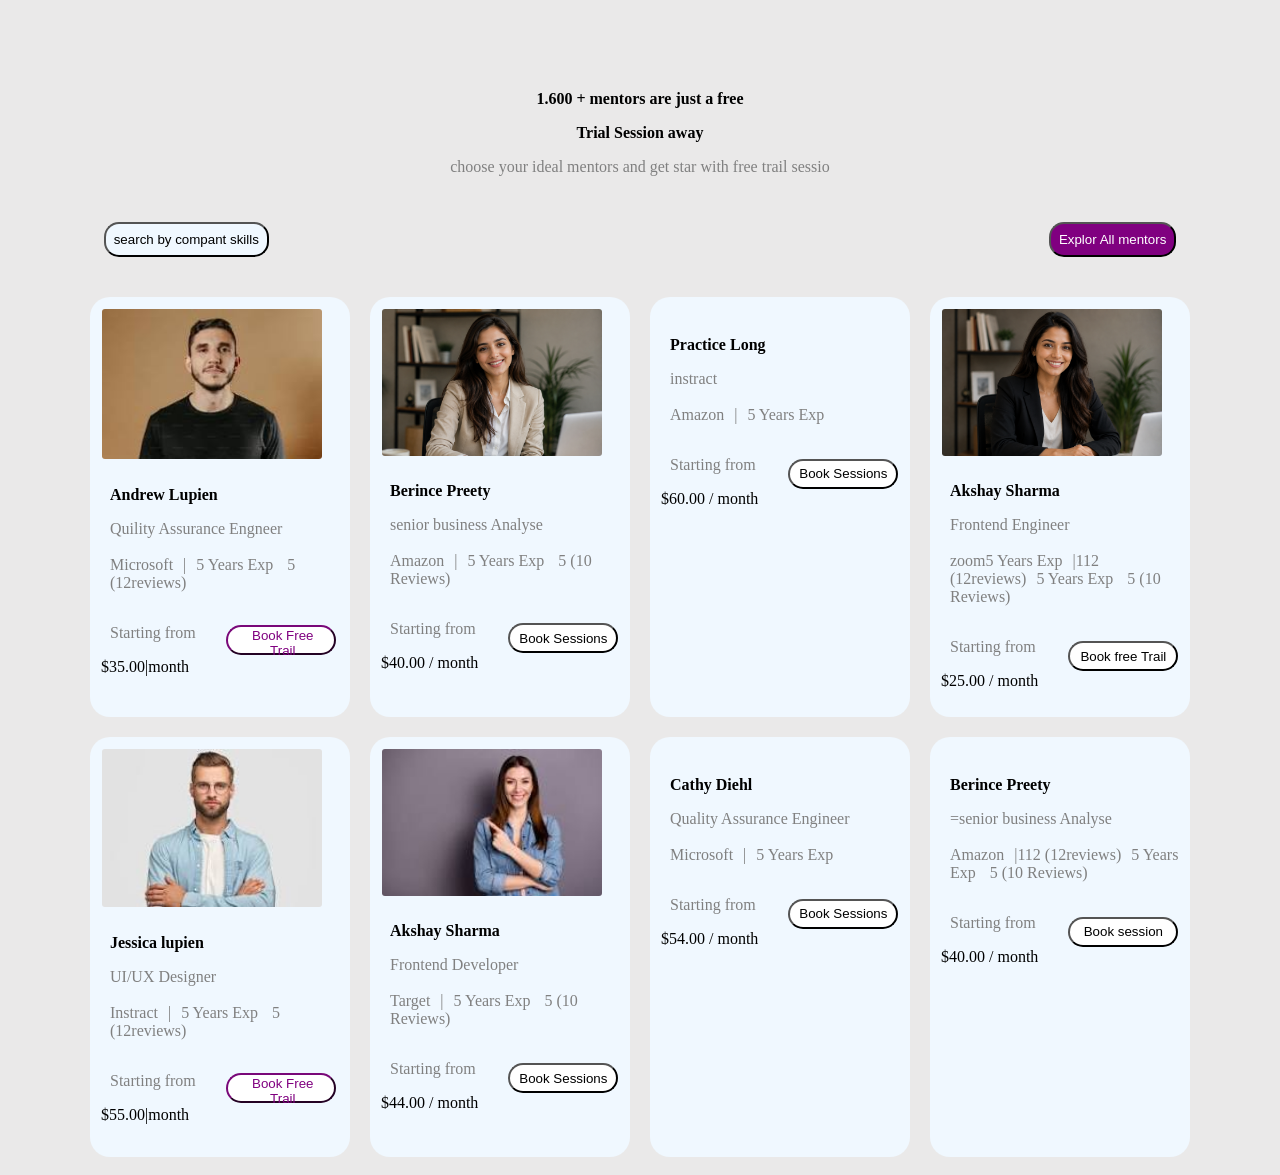
==== index.html @ 93d7d339 "first commit" ====
<!DOCTYPE html>
<html lang="en">
<head>
    <meta charset="UTF-8">
    <meta name="viewport" content="width=s, initial-scale=1.0">
    <title>Document</title>
    <link rel="stylesheet" href="style.css">
</head>
<body>
    

<div class="strong">
    <p><strong>1.600 + mentors are just a free </strong></p>
    <p><strong>Trial Session away</strong></p>
    <p id="gray">choose your ideal mentors and get star with free trail sessio</p>

    </div>

   <div class="btns">
     <button class="btn">search by compant skills</button>
     <button class="all">Explor All mentors</button>
   </div>


<div class="cards">
    <div class="card">
<img class="img" src="[data-uri]" alt="">
    
<h1>Andrew Lupien</h1>
<p>Quility Assurance Engneer <br><br><span>Microsoft</span><span id="span">|</span><span id="span">5 Years Exp</span> <span id="span">5 (12reviews)</span></p>
<div class="start">
<div class="price">
    <p>Starting from</p>
  <span>$35.00|month</span>
</div>
<div>
<button class="book">Book Free Trail</button>

</div>

</div>

</div>














    <div class="card">
<img class="img" src="251254e2-e88c-49c7-a5bc-40b6400d90fd.png" alt="">
<h1>Berince Preety</h1>
<p>senior business Analyse <br><br><span>Amazon</span><span id="span">|</span><span id="span">5 Years Exp</span> <span id="span">5 (10 Reviews)</span></p>
<div class="start">
<div class="price">
    <p>Starting from</p>
  <span>$40.00 / month</span>
</div>
<div>
<button class="books">Book Sessions</button>

</div>

</div>

</div>







    <div class="card">
<img class="img" src="https://encrypted-tbn0.gstatic.com/images?q=tbn:ANd9GcRt4XUQraeByV2_L0t_S93rN0dAZgRDR67kF78mzRcWYlw95v0hooPOPhA&s" alt="">
    
<h1>Practice Long</h1>
<p>instract <br><br><span>Amazon</span><span id="span">|</span><span id="span">5 Years Exp</span> <span id="span"4.5(12reviews)</span></p>
<div class="start">
<div class="price">
    <p>Starting from</p>
  <span>$60.00 / month</span>
</div>
<div>
<button class="books">Book Sessions</button>

</div>

</div>

</div>








    <div class="card">
<img class="img" src="4c3b7fc4-2c7d-487b-ae40-d5fc92e412b8.png" alt="">
<h1>Akshay Sharma</h1>
<p>Frontend Engineer <br><br><span>zoom5 Years Exp</span><span id="span">|112 (12reviews)</span><span id="span">5 Years Exp</span> <span id="span">5 (10 Reviews)</span></p>
<div class="start">
<div class="price">
    <p>Starting from</p>
  <span>$25.00 / month</span>
</div>
<div>
<button class="books">Book free Trail</button>

</div>

</div>

</div>


</div>




<div class="cards">
    <div class="card">
<img class="img" src="download.jpg" alt="">
    
<h1>Jessica lupien</h1>
<p>UI/UX Designer<br><br><span>Instract</span><span id="span">|</span><span id="span">5 Years Exp</span> <span id="span">5 (12reviews)</span></p>
<div class="start">
<div class="price">
    <p>Starting from</p>
  <span>$55.00|month</span>
</div>
<div>
<button class="book">Book Free Trail</button>

</div>

</div>

</div>














    <div class="card">
<img class="img" src="images.jpg" alt="">
<h1>Akshay Sharma</h1>
<p>Frontend Developer <br><br><span>Target</span><span id="span">|</span><span id="span">5 Years Exp</span> <span id="span">5 (10 Reviews)</span></p>
<div class="start">
<div class="price">
    <p>Starting from</p>
  <span>$44.00 / month</span>
</div>
<div>
<button class="books">Book Sessions</button>

</div>

</div>

</div>







    <div class="card">
<img class="img" src="https://encrypted-tbn0.gstatic.com/images?q=tbn:ANd9GcRt4XUQraeByV2_L0t_S93rN0dAZgRDR67kF78mzRcWYlw95v0hooPOPhA&s" alt="">
    
<h1>Cathy Diehl</h1>
<p>Quality Assurance Engineer <br><br><span>Microsoft</span><span id="span">|</span><span id="span">5 Years Exp</span> <span id="span"4.5(12reviews)</span></p>
<div class="start">
<div class="price">
    <p>Starting from</p>
  <span>$54.00 / month</span>
</div>
<div>
<button class="books">Book Sessions</button>

</div>

</div>

</div>








    <div class="card">
<img class="img" src="https://encrypted-tbn0.gstatic.com/images?q=tbn:ANd9GcQ_-I_7nGu4PyYf4-UPdfZntdU1HArv2A3rCTuYLHwT6U6Ah-3dTTTeMS8&s" alt="">
<h1>Berince Preety</h1>
<p>=senior business Analyse <br><br><span>Amazon</span><span id="span">|112 (12reviews)</span><span id="span">5 Years Exp</span> <span id="span">5 (10 Reviews)</span></p>
<div class="start">
<div class="price">
    <p>Starting from</p>
  <span>$40.00 / month</span>
</div>
<div>
<button class="books">Book session</button>

</div>

</div>

</div>


</div>








</body>
</html>
---- style.css ----
body {
    background-color: rgb(234, 233, 233);
}
.strong{
    text-align: center;
    margin-top: 90px;
      
}

#gray{
    color: gray;
}
.btn{
    background-color: aliceblue;
    color: black;
    border-radius: 15px;
    justify-content: flex-start;
    margin: 30px;
    padding: 8px;
    text-align: center;
    border-color: black;
}

.all{
    background-color: purple;
    color: white;
    border-radius: 15px;
    border-color: black;
    padding:8px ;
    margin: 30px;
}
.btns{
    display: flex;
    gap: 720px;
    justify-content: center;
align-items: center;
}

.cards{
    width: 100%;
    height: auto;
    display: flex;
    justify-content: center;
align-items: center;
   
}
.card{
    width: 260px;
    height: 420px;
    background-color: aliceblue;
margin-left: 33px;
border-radius: 20px;
margin: 10px;
justify-content: center;
align-items: center;

}
.img{
    width: 220px;
  padding-top: 5px;
 
  padding: 12px 12px;
  border-radius: 15px;

}
.card h1{ 
    font-size: 16px;
 padding-left: 20px;

}
.card p{
   padding-left: 20px;
      color: gray;
}
#span {
    padding-left: 10px;
}
 .price p{
   color: gray;
  
}
 .price span{

    color: black;
   padding-left: 11px;
   
}
.start{
    display: flex;
    gap: 30px;
    padding-bottom: 10px;
    align-items: center;
    
}
.book{
   
   
     margin-right: 2px;
   
      width: 110px;
    height: 30px;
    border-radius: 20px;
    border-color: rgb(121, 8, 121);
  border-left-color:  rgb(121, 8, 121);
  border-bottom-color:rgb(121, 8, 121) ;
  border-right-color: rgb(121, 8, 121);
background-color: white;
    color: purple;
     padding-left: 10px;
  
}

.books{
   margin-right: 2px;
   
      width: 110px;
    height: 30px;
    border-radius: 20px;
   background: white;
    color: black;
    border-color: black;

  border-left-color: black;
  border-bottom-color:black ;
  border-right-color: black;
}
.img2{
      padding-top: 5px;
  width: 60%;
  height: 60;
  padding: 12px 12px;
  border-radius: 15px;
  margin: 15px;
}

.cardss {
    width: 100%;
    height: auto;
    display: flex;

   
}
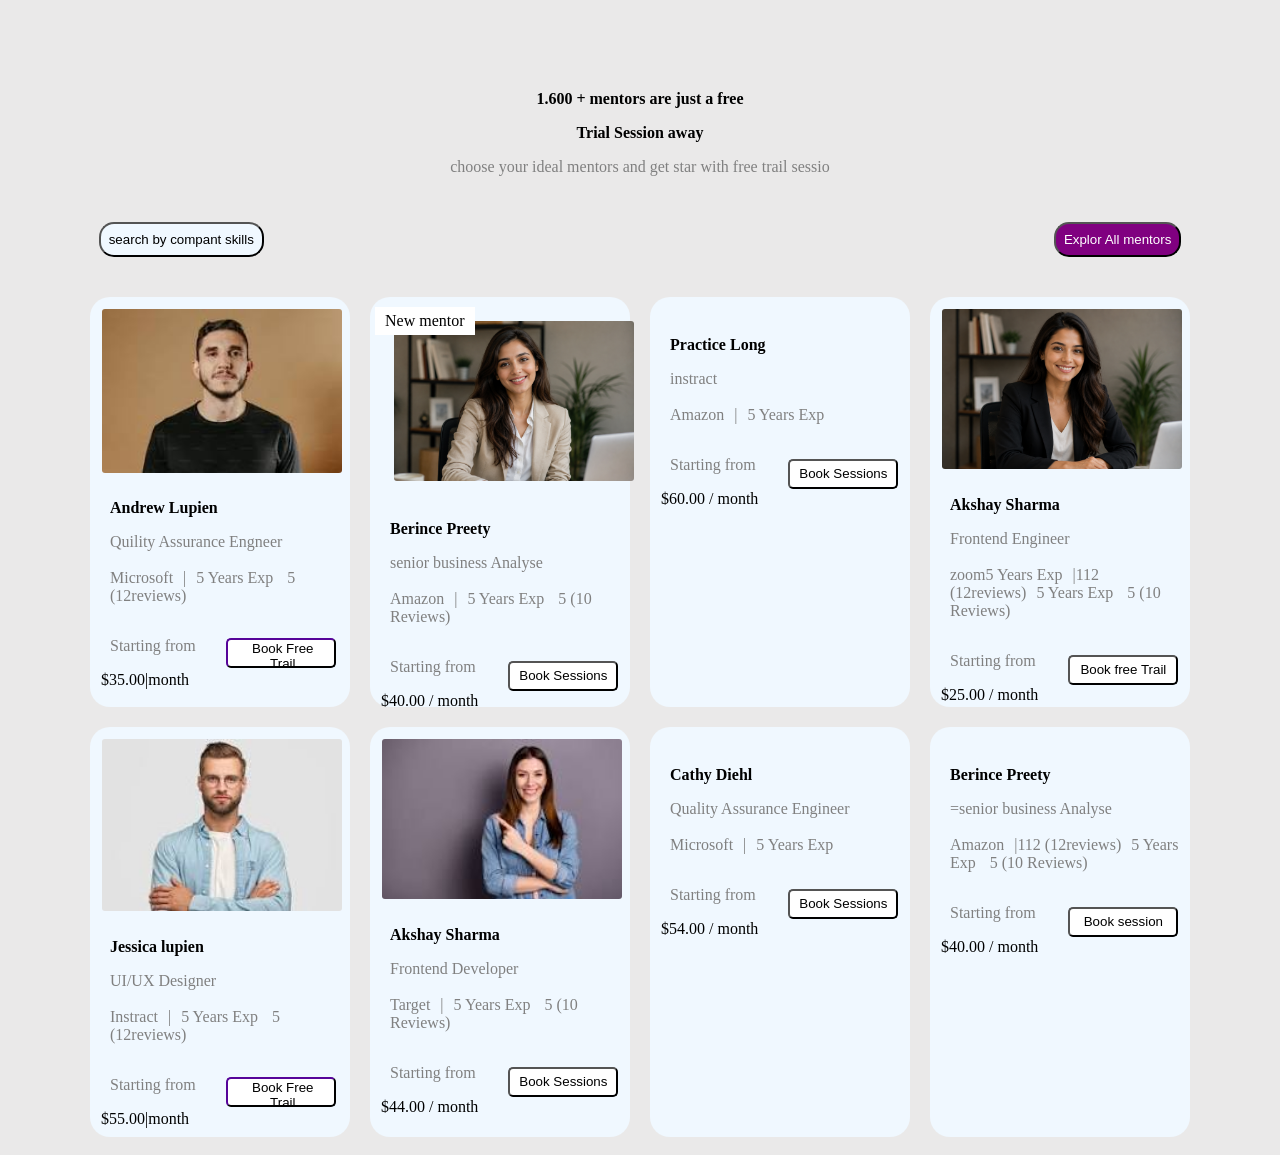
==== commit d18716c7: "this is new" ====
--- a/index.html
+++ b/index.html
@@ -56,7 +56,10 @@
 
 
     <div class="card">
+      <div class="img">
 <img class="img" src="251254e2-e88c-49c7-a5bc-40b6400d90fd.png" alt="">
+<span>New mentor</span>
+</div>
 <h1>Berince Preety</h1>
 <p>senior business Analyse <br><br><span>Amazon</span><span id="span">|</span><span id="span">5 Years Exp</span> <span id="span">5 (10 Reviews)</span></p>
 <div class="start">
--- a/style.css
+++ b/style.css
@@ -31,7 +31,7 @@
 }
 .btns{
     display: flex;
-    gap: 720px;
+    gap: 730px;
     justify-content: center;
 align-items: center;
 }
@@ -46,7 +46,7 @@
 }
 .card{
     width: 260px;
-    height: 420px;
+    height: 410px;
     background-color: aliceblue;
 margin-left: 33px;
 border-radius: 20px;
@@ -56,9 +56,9 @@
 
 }
 .img{
-    width: 220px;
+    width: 240px;
   padding-top: 5px;
- 
+ height: ;
   padding: 12px 12px;
   border-radius: 15px;
 
@@ -71,6 +71,7 @@
 .card p{
    padding-left: 20px;
       color: gray;
+      font-size: 16px;
 }
 #span {
     padding-left: 10px;
@@ -99,13 +100,11 @@
    
       width: 110px;
     height: 30px;
-    border-radius: 20px;
-    border-color: rgb(121, 8, 121);
-  border-left-color:  rgb(121, 8, 121);
-  border-bottom-color:rgb(121, 8, 121) ;
-  border-right-color: rgb(121, 8, 121);
+    border-radius: 5px;
+    border-color: rgb(39, 2, 69);
+ 
 background-color: white;
-    color: purple;
+    
      padding-left: 10px;
   
 }
@@ -115,7 +114,7 @@
    
       width: 110px;
     height: 30px;
-    border-radius: 20px;
+    border-radius: 5px;
    background: white;
     color: black;
     border-color: black;
@@ -139,4 +138,20 @@
     display: flex;
 
    
+}
+
+.img {
+     position: relative;
+display: inline-block;
+}
+.img img{
+   
+    display: block;
+}
+.img span{
+    position: absolute;
+    top: 10px;
+    left: 5px;
+    background-color: white;
+    padding: 5px 10px;
 }
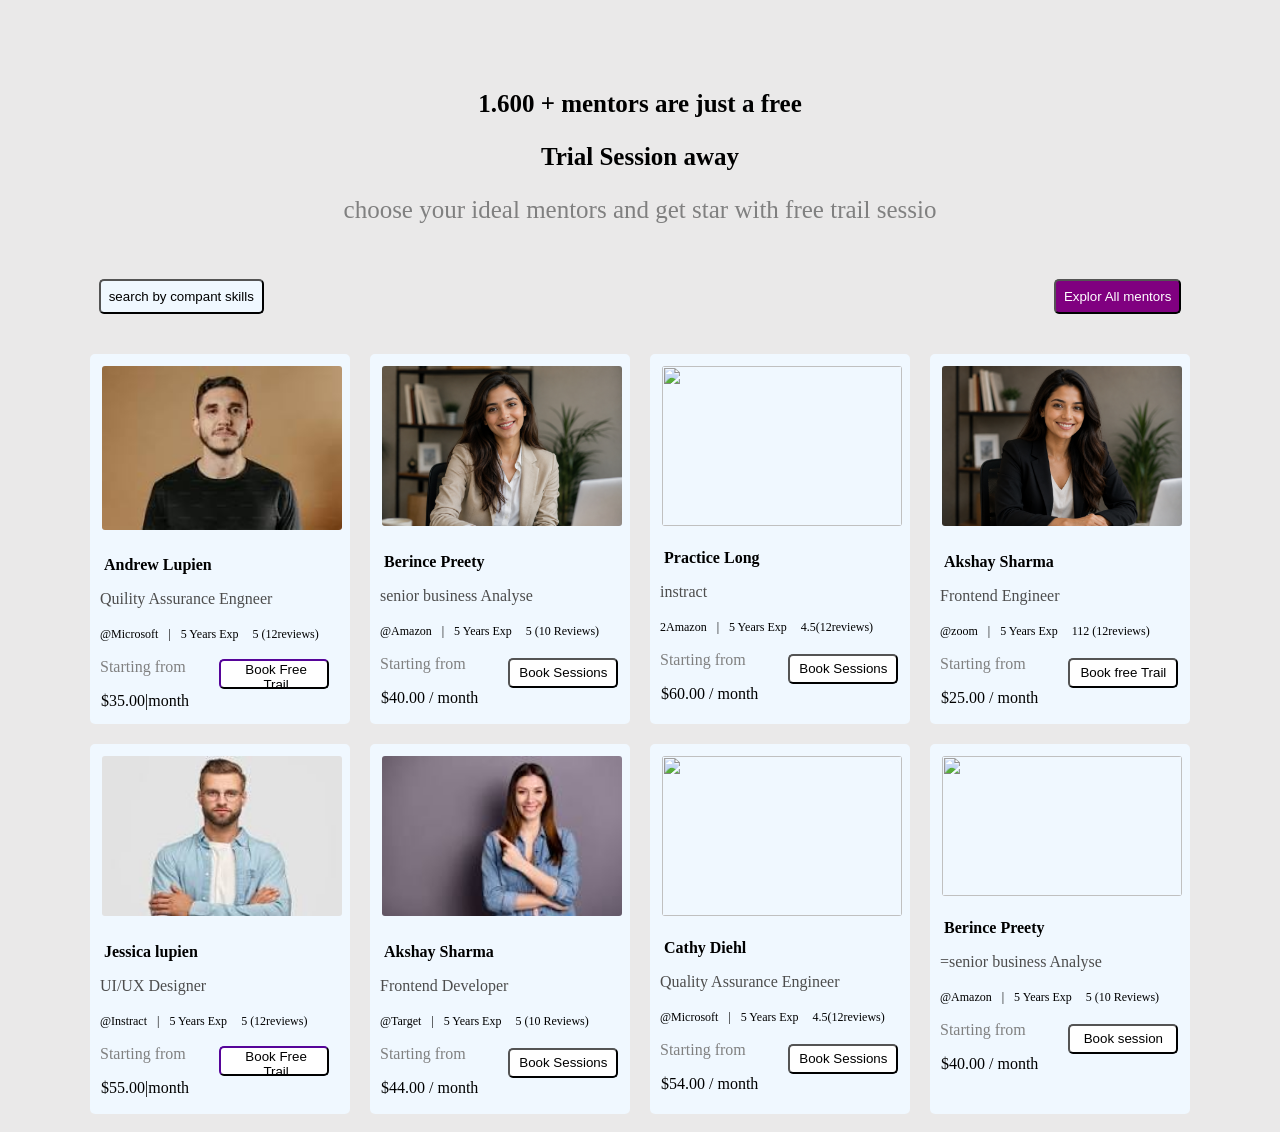
==== commit 8fce963c: "update html and css" ====
--- a/index.html
+++ b/index.html
@@ -25,9 +25,10 @@
 <div class="cards">
     <div class="card">
 <img class="img" src="[data-uri]" alt="">
-    
+   <div> 
 <h1>Andrew Lupien</h1>
-<p>Quility Assurance Engneer <br><br><span>Microsoft</span><span id="span">|</span><span id="span">5 Years Exp</span> <span id="span">5 (12reviews)</span></p>
+<p>Quility Assurance Engneer</p>
+ <span id="span"> @Microsoft</span><span id="span">|</span><span id="span">5 Years Exp</span> <span id="span">5 (12reviews)</span></div>
 <div class="start">
 <div class="price">
     <p>Starting from</p>
@@ -56,12 +57,13 @@
 
 
     <div class="card">
-      <div class="img">
+      
 <img class="img" src="251254e2-e88c-49c7-a5bc-40b6400d90fd.png" alt="">
-<span>New mentor</span>
-</div>
+
+<div>
 <h1>Berince Preety</h1>
-<p>senior business Analyse <br><br><span>Amazon</span><span id="span">|</span><span id="span">5 Years Exp</span> <span id="span">5 (10 Reviews)</span></p>
+<p>senior business Analyse </p>
+<span id="span"> @Amazon</span><span id="span">|</span><span id="span">5 Years Exp</span> <span id="span">5 (10 Reviews)</span></div>
 <div class="start">
 <div class="price">
     <p>Starting from</p>
@@ -83,10 +85,11 @@
 
 
     <div class="card">
-<img class="img" src="https://encrypted-tbn0.gstatic.com/images?q=tbn:ANd9GcRt4XUQraeByV2_L0t_S93rN0dAZgRDR67kF78mzRcWYlw95v0hooPOPhA&s" alt="">
-    
+<img class="img" src="https://encrypted-tbn0.gstatic.com/images?q=tbn:ANd9GcRt4XUQraeByV2_L0t_S93rN0dAZgRDR67kF78mzRcWYlw95v0hooPOPhA&s" alt="" height="160px">
+   <div> 
 <h1>Practice Long</h1>
-<p>instract <br><br><span>Amazon</span><span id="span">|</span><span id="span">5 Years Exp</span> <span id="span"4.5(12reviews)</span></p>
+<p>instract </p>
+<span id="span">2Amazon</span><span id="span">|</span><span id="span">5 Years Exp</span> <span id="span">4.5(12reviews)</span></div>
 <div class="start">
 <div class="price">
     <p>Starting from</p>
@@ -109,9 +112,11 @@
 
 
     <div class="card">
-<img class="img" src="4c3b7fc4-2c7d-487b-ae40-d5fc92e412b8.png" alt="">
+<img class="img" src="4c3b7fc4-2c7d-487b-ae40-d5fc92e412b8.png" alt="" height="160px">
+<div>
 <h1>Akshay Sharma</h1>
-<p>Frontend Engineer <br><br><span>zoom5 Years Exp</span><span id="span">|112 (12reviews)</span><span id="span">5 Years Exp</span> <span id="span">5 (10 Reviews)</span></p>
+<p>Frontend Engineer </p>
+<span id="span"> @zoom</span><span id="span">|</span><span id="span">5 Years Exp</span> <span id="span">112 (12reviews)</span></div>
 <div class="start">
 <div class="price">
     <p>Starting from</p>
@@ -134,10 +139,11 @@
 
 <div class="cards">
     <div class="card">
-<img class="img" src="download.jpg" alt="">
-    
+<img class="img" src="download.jpg" alt="" height="160px">
+    <div>
 <h1>Jessica lupien</h1>
-<p>UI/UX Designer<br><br><span>Instract</span><span id="span">|</span><span id="span">5 Years Exp</span> <span id="span">5 (12reviews)</span></p>
+<p>UI/UX Designer</p>
+<span id="span">@Instract</span><span id="span">|</span><span id="span">5 Years Exp</span> <span id="span">5 (12reviews)</span></div>
 <div class="start">
 <div class="price">
     <p>Starting from</p>
@@ -166,9 +172,11 @@
 
 
     <div class="card">
-<img class="img" src="images.jpg" alt="">
+<img class="img" src="images.jpg" alt="" height="160px">
+<div>
 <h1>Akshay Sharma</h1>
-<p>Frontend Developer <br><br><span>Target</span><span id="span">|</span><span id="span">5 Years Exp</span> <span id="span">5 (10 Reviews)</span></p>
+<p>Frontend Developer </p>
+<span id="span">@Target</span><span id="span">|</span><span id="span">5 Years Exp</span> <span id="span">5 (10 Reviews)</span></div>
 <div class="start">
 <div class="price">
     <p>Starting from</p>
@@ -190,10 +198,11 @@
 
 
     <div class="card">
-<img class="img" src="https://encrypted-tbn0.gstatic.com/images?q=tbn:ANd9GcRt4XUQraeByV2_L0t_S93rN0dAZgRDR67kF78mzRcWYlw95v0hooPOPhA&s" alt="">
-    
+<img class="img" src="https://encrypted-tbn0.gstatic.com/images?q=tbn:ANd9GcRt4XUQraeByV2_L0t_S93rN0dAZgRDR67kF78mzRcWYlw95v0hooPOPhA&s" alt="" height="160px">
+    <div>
 <h1>Cathy Diehl</h1>
-<p>Quality Assurance Engineer <br><br><span>Microsoft</span><span id="span">|</span><span id="span">5 Years Exp</span> <span id="span"4.5(12reviews)</span></p>
+<p>Quality Assurance Engineer</p>
+ <span id="span">@Microsoft</span><span id="span">|</span><span id="span">5 Years Exp</span> <span id="span">4.5(12reviews)</span></div>
 <div class="start">
 <div class="price">
     <p>Starting from</p>
@@ -216,9 +225,11 @@
 
 
     <div class="card">
-<img class="img" src="https://encrypted-tbn0.gstatic.com/images?q=tbn:ANd9GcQ_-I_7nGu4PyYf4-UPdfZntdU1HArv2A3rCTuYLHwT6U6Ah-3dTTTeMS8&s" alt="">
+<img class="img" src="https://encrypted-tbn0.gstatic.com/images?q=tbn:ANd9GcQ_-I_7nGu4PyYf4-UPdfZntdU1HArv2A3rCTuYLHwT6U6Ah-3dTTTeMS8&s" alt="" height="140px">
+<div>
 <h1>Berince Preety</h1>
-<p>=senior business Analyse <br><br><span>Amazon</span><span id="span">|112 (12reviews)</span><span id="span">5 Years Exp</span> <span id="span">5 (10 Reviews)</span></p>
+<p>=senior business Analyse </p>
+<span id="span">@Amazon</span><span id="span">|</span><span id="span">5 Years Exp</span> <span id="span">5 (10 Reviews)</span></div>
 <div class="start">
 <div class="price">
     <p>Starting from</p>
--- a/style.css
+++ b/style.css
@@ -6,6 +6,9 @@
     margin-top: 90px;
       
 }
+.strong p{
+    font-size: 25px;
+}
 
 #gray{
     color: gray;
@@ -13,7 +16,7 @@
 .btn{
     background-color: aliceblue;
     color: black;
-    border-radius: 15px;
+    border-radius: 5px;
     justify-content: flex-start;
     margin: 30px;
     padding: 8px;
@@ -24,7 +27,7 @@
 .all{
     background-color: purple;
     color: white;
-    border-radius: 15px;
+    border-radius: 5px;
     border-color: black;
     padding:8px ;
     margin: 30px;
@@ -46,10 +49,10 @@
 }
 .card{
     width: 260px;
-    height: 410px;
+    height: 370px;
     background-color: aliceblue;
 margin-left: 33px;
-border-radius: 20px;
+border-radius: 5px;
 margin: 10px;
 justify-content: center;
 align-items: center;
@@ -58,23 +61,26 @@
 .img{
     width: 240px;
   padding-top: 5px;
- height: ;
+
   padding: 12px 12px;
   border-radius: 15px;
 
 }
 .card h1{ 
     font-size: 16px;
- padding-left: 20px;
+ padding-left: 14px;
 
 }
 .card p{
-   padding-left: 20px;
-      color: gray;
+   padding-left: 10px;
+      color: rgb(77, 77, 77);
       font-size: 16px;
 }
+
 #span {
     padding-left: 10px;
+    font-size: 12px;
+   padding-bottom: 10px;
 }
  .price p{
    color: gray;
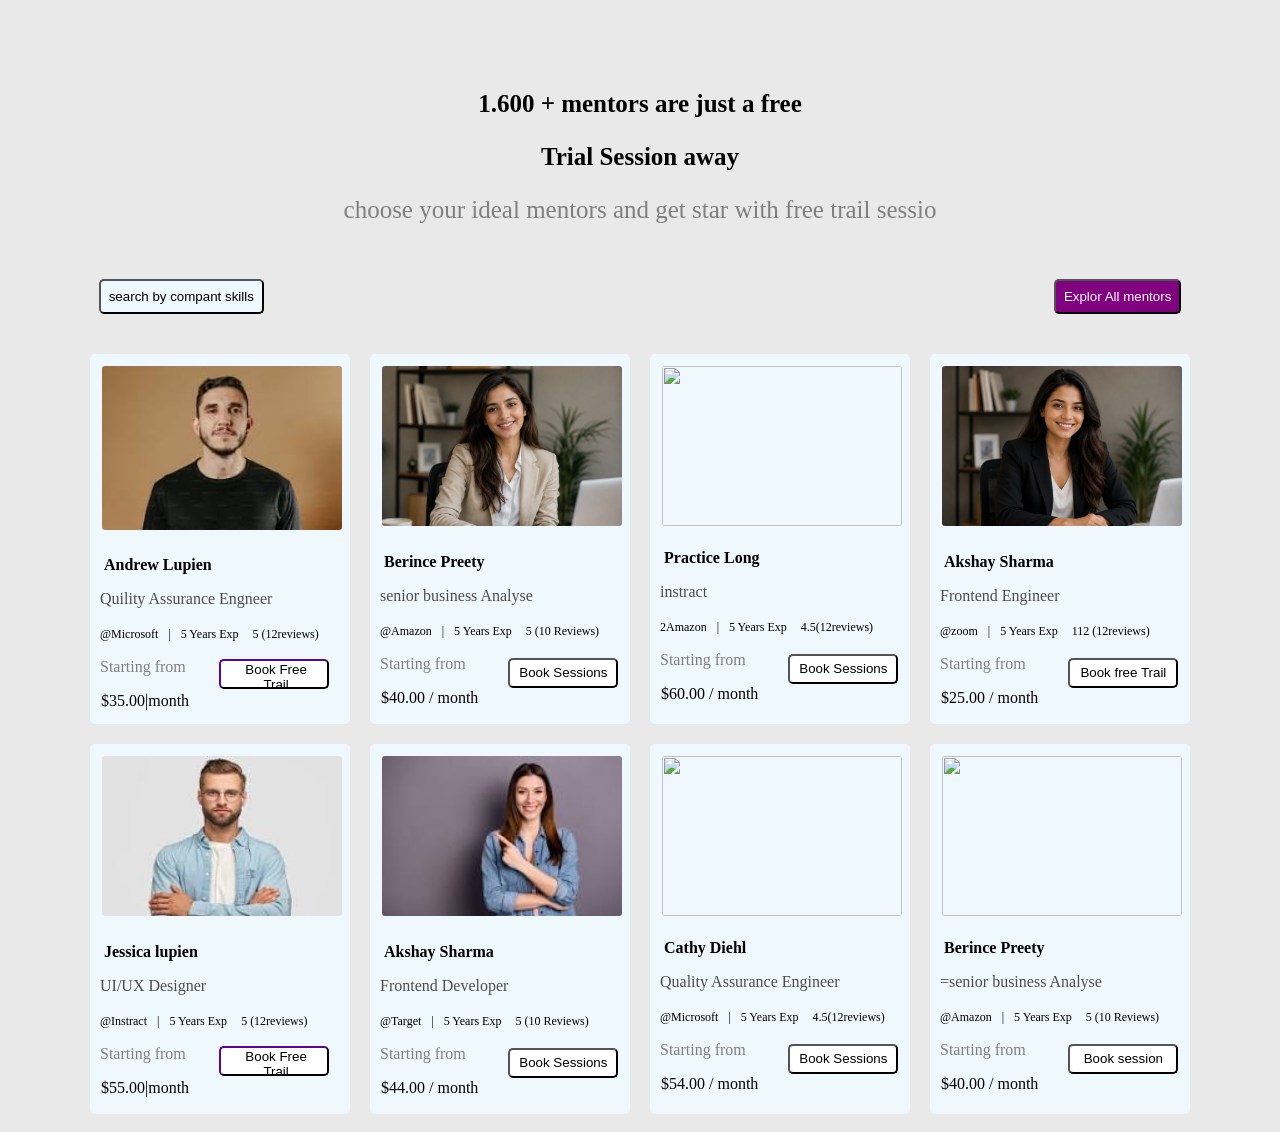
==== commit 34c62d41: "changes in htmk" ====
--- a/index.html
+++ b/index.html
@@ -225,7 +225,7 @@
 
 
     <div class="card">
-<img class="img" src="https://encrypted-tbn0.gstatic.com/images?q=tbn:ANd9GcQ_-I_7nGu4PyYf4-UPdfZntdU1HArv2A3rCTuYLHwT6U6Ah-3dTTTeMS8&s" alt="" height="140px">
+<img class="img" src="https://encrypted-tbn0.gstatic.com/images?q=tbn:ANd9GcQ_-I_7nGu4PyYf4-UPdfZntdU1HArv2A3rCTuYLHwT6U6Ah-3dTTTeMS8&s" alt="" height="160px">
 <div>
 <h1>Berince Preety</h1>
 <p>=senior business Analyse </p>
--- a/style.css
+++ b/style.css
@@ -160,4 +160,122 @@
     left: 5px;
     background-color: white;
     padding: 5px 10px;
-}+}
+
+
+
+
+
+
+
+
+
+
+
+
+
+
+
+/* TABLET */
+@media screen and (max-width: 1000px) {
+
+body{
+    width: 600px;
+}
+.strong p{
+    margin-left: 310px;
+  
+}
+
+    .btns {
+        width: 90%;
+        gap: 20px;
+     padding-left: 210px;
+
+
+    }
+
+    .cards {
+  padding-left: 210px;
+       display: grid;
+        grid-template-columns: repeat(2,1fr);
+       
+      
+    }
+
+    .card {
+        width: 280px;
+    }
+
+}
+
+
+/* MOBILE */
+@media screen and (max-width: 600px) {
+
+    .strong {
+        margin-top: 50px;
+        padding: 0 15px;
+       
+    }
+
+    .strong p {
+        font-size: 20px;
+        padding-left: 20px;
+    }
+
+    .btns {
+        width: 90%;
+        flex-direction: column;
+        gap: 10px;
+         padding-left: 20px;
+    }
+
+    .btn,
+    .all {
+        width: 100%;
+        margin: 5px 0;
+    }
+
+    .cards {
+        flex-direction: column;
+        align-items: center;
+        width: 100%;
+    }
+
+    .card {
+      width: 280px;
+        max-width: 350px;
+        margin: 10px 0;
+    }
+
+    .img img {
+        height: 200px;
+        width: 100%;
+    }
+
+    .start {
+        gap: 10px;
+    }
+
+    .book,
+    .books {
+        width: 100%;
+    }
+
+    .img2 {
+        width: 90%;
+        height: auto;
+        margin: 10px auto;
+        display: block;
+    }
+
+    .cardss {
+        flex-direction: column;
+        align-items: center;
+    }
+}
+
+
+
+ 
